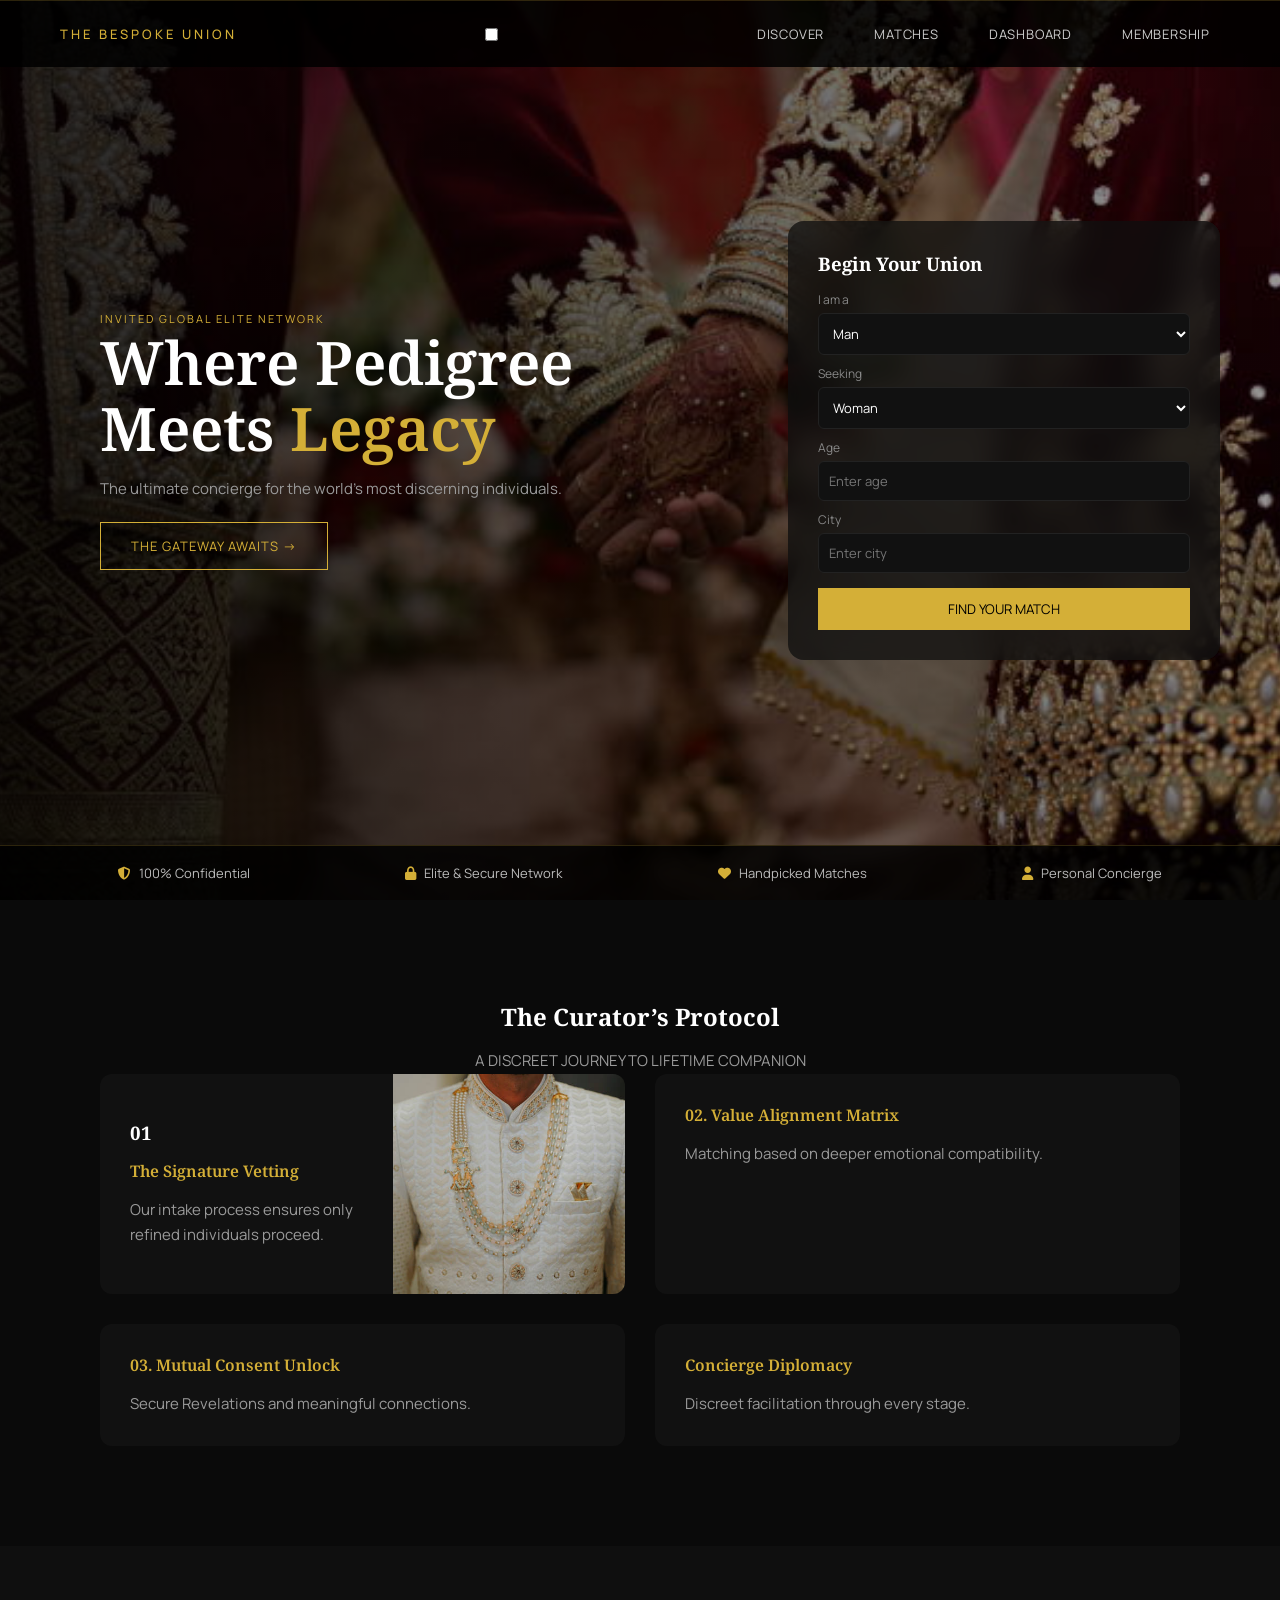
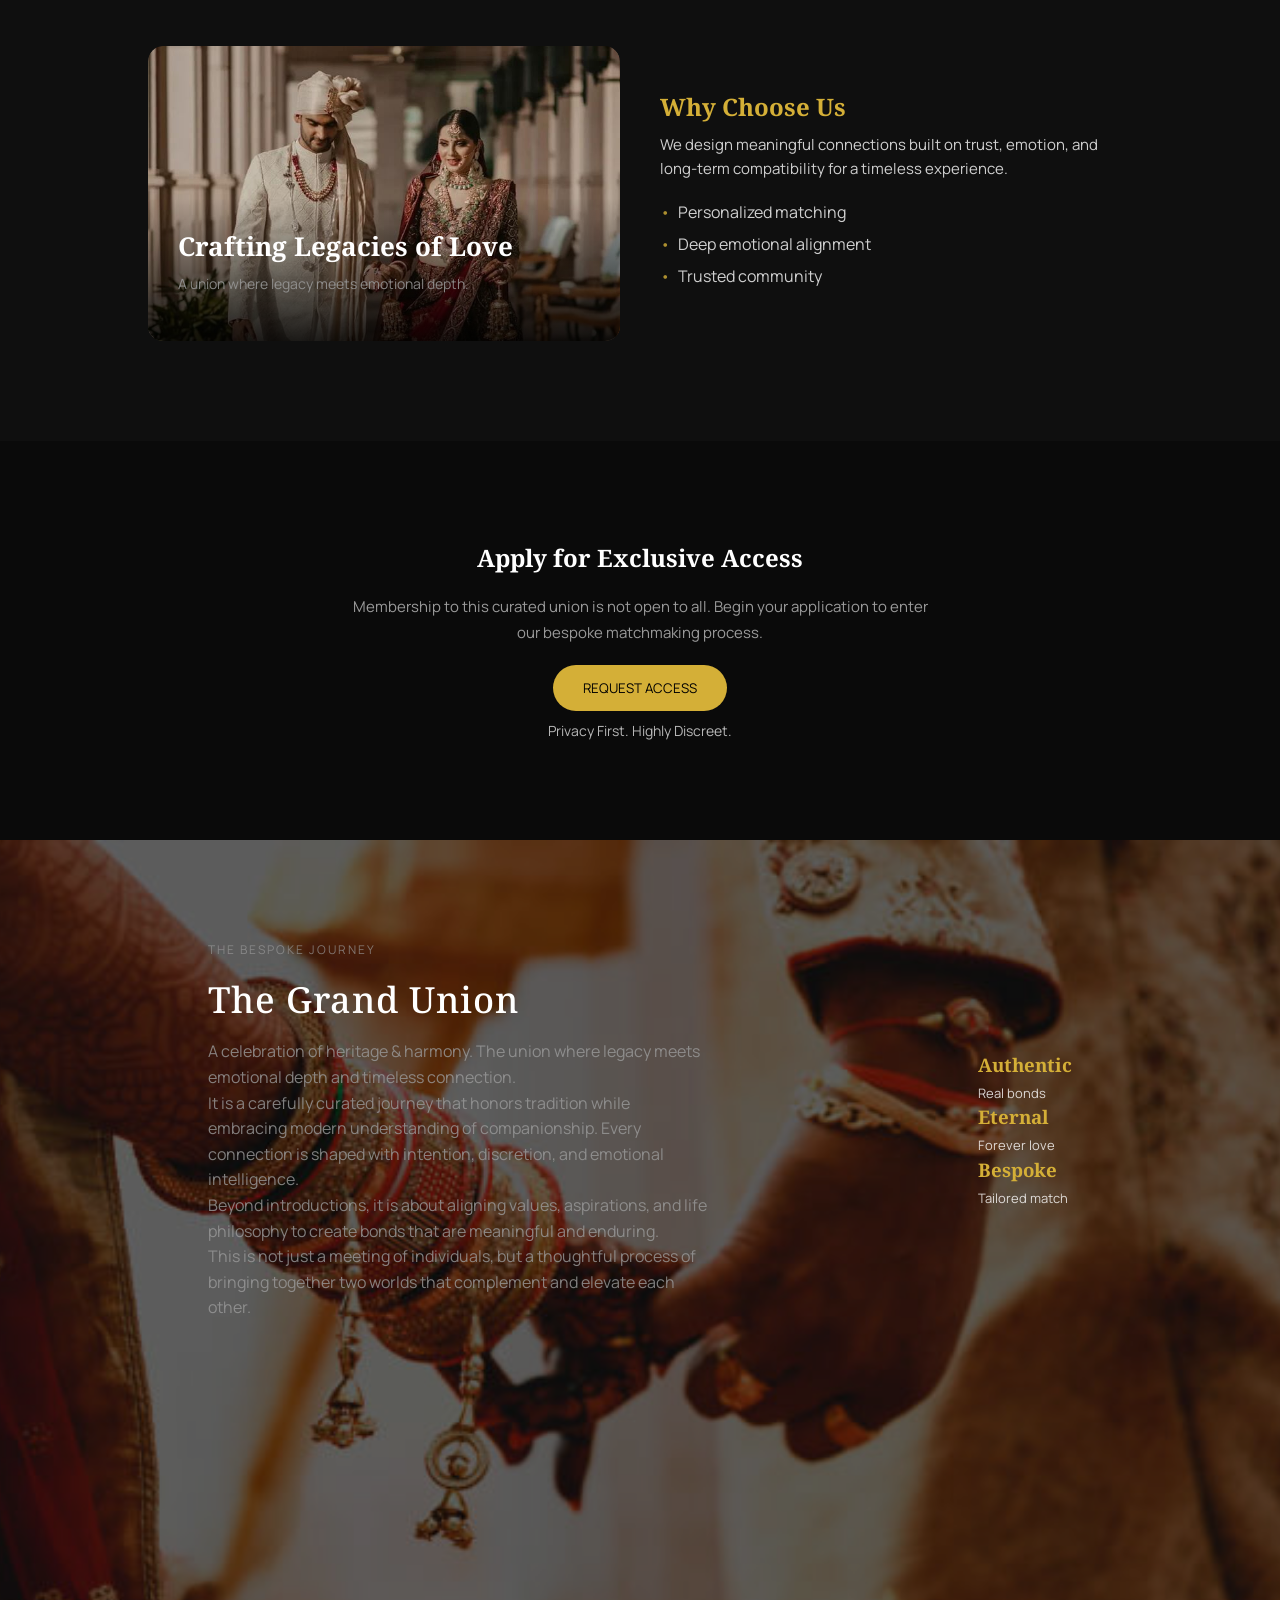
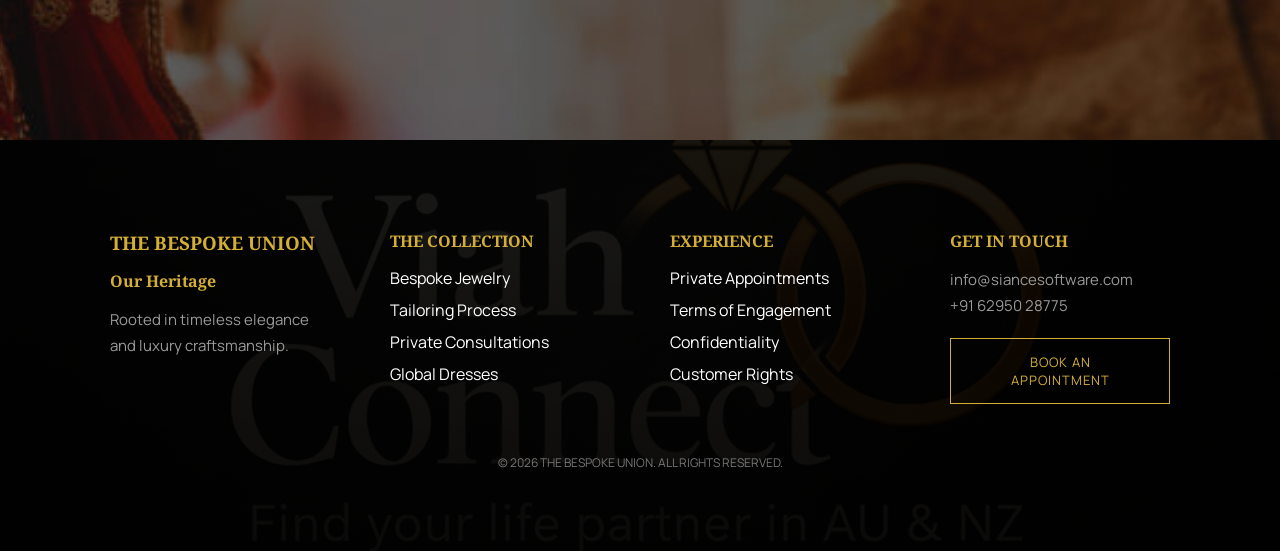
==== index.html @ de0f6086 "Fixed protocol section responsive layout" ====
<!DOCTYPE html>
<html lang="en">
<head>
<meta charset="UTF-8">
<meta name="viewport" content="width=device-width, initial-scale=1.0">

<title>Bespoke Union</title>

<link href="https://fonts.googleapis.com/css2?family=Manrope:wght@300;400;500;600&family=Noto+Serif:wght@400;600;700&display=swap" rel="stylesheet">
<link rel="stylesheet" href="css/style.css">
<link rel="stylesheet" href="https://cdnjs.cloudflare.com/ajax/libs/font-awesome/6.6.0/css/all.min.css">
</head>

<body>

<!-- NAVBAR -->
<header class="navbar">
    <div class="container nav-wrapper">
  
  

  <div class="nav-left">
    <div class="logo">THE BESPOKE UNION</div>
  </div>
  <input type="checkbox" id="menu-toggle">
  <label for="menu-toggle" class="menu-icon">
    <i class="fa-solid fa-bars"></i>
  </label>

  <nav class="nav-center">
    <a href="#">Discover</a>
    <a href="#">Matches</a>
    <a href="#">Dashboard</a>
    <a href="#">Membership</a>
  </nav>
  
</div>
  

</header>

<!-- HERO -->
<section class="hero">
  <div class="container">
    
  

  <div class="overlay"></div>
  <div class="gold-light"></div>

  <div class="hero-grid">

    <div class="hero-left">
      <p class="badge">INVITED GLOBAL ELITE NETWORK</p>

      <h1>
        Where Pedigree <br>
        Meets <span>Legacy</span>
      </h1>

      <p class="sub">
        The ultimate concierge for the world's most discerning individuals.
      </p>

      <button class="btn">THE GATEWAY AWAITS →</button>
    </div>

    <div class="hero-form">
      <h3>Begin Your Union</h3>

      <label>I am a</label>
      <select>
        <option>Man</option>
        <option>Woman</option>
      </select>

      <label>Seeking</label>
      <select>
        <option>Woman</option>
        <option>Man</option>
      </select>

      <label>Age</label>
      <input type="text" placeholder="Enter age">

      <label>City</label>
      <input type="text" placeholder="Enter city">

      <button>FIND YOUR MATCH</button>
    </div>
    <div class="hero-bottom">
  <div class="hb-item">
    <i class="fa fa-shield-alt"></i>
    <span>100% Confidential</span>
  </div>

  <div class="hb-item">
    <i class="fa fa-lock"></i>
    <span>Elite & Secure Network</span>
  </div>

  <div class="hb-item">
    <i class="fa fa-heart"></i>
    <span>Handpicked Matches</span>
  </div>

  <div class="hb-item">
    <i class="fa fa-user"></i>
    <span>Personal Concierge</span>
  </div>
</div>

  </div>
</div>
</section>

<!-- PROTOCOL -->
<section class="protocol">
  <div class="container">

  <h2>The Curator’s Protocol</h2>
  <p class="sub">A DISCREET JOURNEY TO LIFETIME COMPANION</p>

  <div class="protocol-grid">

    <div class="card card-1 split-card">

  <!-- LEFT TEXT -->
  <div class="text-side">
    <h3>01</h3>
    <h4>The Signature Vetting</h4>
    <p>Our intake process ensures only refined individuals proceed.</p>
  </div>

  <!-- RIGHT IMAGE -->
  <div class="image-side">
    <img src="images/protocal1.png" alt="Protocol Image">
  </div>

</div>

    <div class="card card-2">
      <div class="dot"></div>
      <h4>02. Value Alignment Matrix</h4>
      <p>Matching based on deeper emotional compatibility.</p>
    </div>

    <div class="card card-3">
      <h4>03. Mutual Consent Unlock</h4>
      <p>Secure Revelations and meaningful connections.</p>
    </div>

    <div class="card card-4">
      <h4>Concierge Diplomacy</h4>
      <p>Discreet facilitation through every stage.</p>
    </div>

  </div>
  </div>

</section>

<!-- STORY -->
<section class="story">
  <div class="container">

  <div class="story-wrapper">

    <!-- LEFT IMAGE -->
    <div class="story-img">

      <img src="images/image.png" alt="">

      <!-- BOTTOM OVERLAY ON IMAGE -->
      <div class="story-overlay">
        <h2>Crafting Legacies of Love</h2>
        <p>A union where legacy meets emotional depth.</p>

      </div>

    </div>

    <!-- RIGHT CONTENT -->
    <div class="story-right">

      <h3>Why Choose Us</h3>

      <p>
        We design meaningful connections built on trust, emotion, and long-term compatibility for a timeless experience.
      </p>

      <ul>
        <li>Personalized matching</li>
        <li>Deep emotional alignment</li>
        <li>Trusted community</li>
      </ul>

    </div>

  </div>
  </div>

</section>

<!-- CTA -->
<section class="cta">
  <div class="container">

  <div class="cta-container">

    <h2>Apply for Exclusive Access</h2>

    <p>
      Membership to this curated union is not open to all. Begin your application
      to enter our bespoke matchmaking process.
    </p>

    <button class="cta-btn">REQUEST ACCESS</button>

    <span>Privacy First. Highly Discreet.</span>

  </div>
  </div>

</section>

<!-- GRAND UNION (ONLY ONE) -->
<section class="grand-union">
  <div class="container">

  <img src="images/grand.png" class="grand-img">

  <div class="grand-overlay"></div>

  <div class="grand-content">

  <div class="left">
  <p class="tag">THE BESPOKE JOURNEY</p>

  <h2>The Grand Union</h2>

  <p class="desc">
    A celebration of heritage & harmony. The union where legacy meets emotional depth and timeless connection.
  </p>

  <p class="desc">
    It is a carefully curated journey that honors tradition while embracing modern understanding of companionship.
    Every connection is shaped with intention, discretion, and emotional intelligence.
  </p>

  <p class="desc">
    Beyond introductions, it is about aligning values, aspirations, and life philosophy to create bonds that are
    meaningful and enduring.
  </p>

  <p class="desc">
    This is not just a meeting of individuals, but a thoughtful process of bringing together two worlds that
    complement and elevate each other.
  </p>
</div>

   <div class="right">

  <div class="item">
    <h3>Authentic</h3>
    <p>Real bonds</p>
  </div>

  <div class="item">
    <h3>Eternal</h3>
    <p>Forever love</p>
  </div>

  <div class="item">
    <h3>Bespoke</h3>
    <p>Tailored match</p>
  </div>

</div>

  </div>
  </div>

</section>

<footer class="footer">
  <div class="container">

  <div class="footer-container">

    <div>
      <h3>THE BESPOKE UNION</h3>
      <h4>Our Heritage</h4>
      <p>Rooted in timeless elegance and luxury craftsmanship.</p>
    </div>

    <div>
      <h4>THE COLLECTION</h4>
      <ul>
        <li>Bespoke Jewelry</li>
        <li>Tailoring Process</li>
        <li>Private Consultations</li>
        <li>Global Dresses</li>
      </ul>
    </div>

    <div>
      <h4>EXPERIENCE</h4>
      <ul>
        <li>Private Appointments</li>
        <li>Terms of Engagement</li>
        <li>Confidentiality</li>
        <li>Customer Rights</li>
      </ul>
    </div>

    <div>
      <h4>GET IN TOUCH</h4>
      <p>info@siancesoftware.com</p>
      <p>+91 62950 28775</p>
      <button class="btn">BOOK AN APPOINTMENT</button>
    </div>

  </div>

  <div class="footer-bottom">
    © 2026 THE BESPOKE UNION. ALL RIGHTS RESERVED.
  </div>
</div>

</footer>
---- css/style.css ----
:root{
  --gold:#d4af37;
  --bg:#0a0a0a;
}

/* RESET */
*{
  margin:0;
  padding:0;
  box-sizing:border-box;
}

body{
  font-family:'Manrope', sans-serif;
  font-weight:400;
  background:var(--bg);
  color:#fff;
  overflow-x:hidden;
}
/* GLOBAL CONTAINER FIX */
.container{
  max-width:1200px;
  margin:0 auto;
  width:100%;
  padding:0 20px;
}
h1,h2,h3,h4,
.gold-card h2,
.ux-hero h1,
.ux-card-body h3,
.ux-insight-content h2{
  font-family:'Noto Serif', serif;
}
button,
input,
select,
label,
.nav-center a,
.nav-right i{
  font-family:'Manrope', sans-serif;
}

section{
  padding:100px 80px;
}

h1,h2,h3,h4{
  margin-bottom:15px;
}

p{
  line-height:1.7;
  color:#9a9a9a;
  font-size:15px;
}

/* ================= NAVBAR ================= */
.navbar{
  position: fixed;
  top: 0;
  width: 100%;
  z-index: 1000;
  display: flex;
  justify-content: space-between;
  align-items: center;
  padding:18px 40px;

  background: rgba(0,0,0,0.85);
  border-top: 1px solid rgba(212,175,55,0.2);
}


/* HAMBURGER ICON */
.menu-icon{
  display:none;
  cursor:pointer;
  font-size:20px;
  color:#fff;
}
.nav-wrapper{
  display:flex;
  justify-content:space-between;
  align-items:center;
  width: 100%;
  /* padding: 18px 0; */
}

/* LOGO */
.logo{
  color: var(--gold);
  font-size:13px;
  letter-spacing:3px;
  font-weight:500;
}

/* CENTER MENU (FIXED ALIGNMENT) */
.nav-center{
  display: flex;
  align-items: center;
  gap: 30px; 
}



.nav-center a:hover{
  color: var(--gold);
}

/* RIGHT ICONS (FIXED) */
.nav-right{
  display: flex;
  align-items: center;
  gap: 18px; 
}

.nav-right i{
  font-size:16px;
  color:#ccc;
  cursor:pointer;
  transition:0.3s;
}

.nav-right i:hover{
  color:var(--gold);
  transform:scale(1.2);
  text-shadow:0 0 10px rgba(212,175,55,0.6);
}
.nav-center a{
  color:#ccc;
  text-decoration:none;
  font-size:13px;
  letter-spacing:0.8px;
  text-transform:uppercase;
  padding:6px 10px;
  border-radius:6px;
  position:relative;
  transition:0.3s;
}

/* underline animation */
.nav-center a::after{
  content:"";
  position:absolute;
  left:50%;
  bottom:-6px;
  width:0%;
  height:1px;
  background:var(--gold);
  transform:translateX(-50%);
  transition:0.3s;
}

.nav-center a:hover{
  color:var(--gold);
  letter-spacing:1px;
  background:rgba(212,175,55,0.1);
  text-shadow:0 0 8px rgba(212,175,55,0.6);
}

.nav-center a:hover::after{
  width:100%;
}
.nav-center a:hover{
  text-shadow:0 0 8px rgba(212,175,55,0.6);
}

.nav-center a{
  padding:6px 10px;
  border-radius:6px;
}

.nav-center a:hover{
  background:rgba(212,175,55,0.1);
}

/* ================= HERO ================= */
.hero{
  min-height:100vh;
  display:flex;
  align-items:center;
   padding-top:80px;

  background:
    linear-gradient(to right, rgba(0,0,0,0.85), rgba(0,0,0,0.4)),
    url("../images/hero.png");

  background-size:cover;
  background-position:center;
  background-repeat:no-repeat;
  ;
}

.hero-grid{
  display:grid;
  grid-template-columns:60% 40%;
  gap:40px;
  align-items:center;
  width:100%;
}
/* ================= HERO BOTTOM STRIP ================= */
.hero-bottom{
  position: absolute;
  bottom: 0;
  left: 0;
  width: 100%;

  display: flex;
  justify-content: space-around;
  align-items: center;

  padding: 18px 40px;

  background: rgba(0,0,0,0.85);
  border-top: 1px solid rgba(212,175,55,0.2);
}

/* ITEM */
.hb-item{
  display: flex;
  align-items: center;
  gap: 8px;

  color: #bbb;
  font-size: 13px;
}

/* ICON */
.hb-item i{
  color: #d4af37;
  font-size: 13px;
}

/* LEFT */
.badge{
  font-size:11px;
  letter-spacing:2px;
  color:var(--gold);
}

.hero-left h1{
  font-size: 60px;
  line-height:1.1;
  font-family:'Noto Serif', serif;
  font-weight:600;
  
}

.hero-left span{
  color:var(--gold);
}

/* BUTTON */
.btn{
  border:1px solid var(--gold);
  color:var(--gold);
  padding:14px 30px;
  font-size:13px;
  letter-spacing:1px;
  background:transparent;
  cursor:pointer;
  margin-top:20px;
}

.btn:hover{
  background:var(--gold);
  color:#000;
}

/* FORM */
.hero-form{
  width:100%;
  /*max-width:360px;*/
  max-width: 100%;
  padding:30px;
  background:rgba(15,15,15,0.75);
  backdrop-filter:blur(15px);
  border-radius:16px;
}

.hero-form label{
  font-size:12px;
  color:#888;
  margin-top:10px;
  display:block;
}

.hero-form input,
.hero-form select{
  width:100%;
  padding:10px;
  margin-top:5px;
  background:#111;
  border:1px solid #222;  
  
  border-radius:6px;
  font-size:13px;
  color:#fff;
}
.hero-form input:focus,
.hero-form select:focus{
  outline:none;
  border-color:var(--gold);
  box-shadow:0 0 8px rgba(212,175,55,0.4);
}

.hero-form button{
  margin-top:15px;
  width:100%;
  padding:12px;
  background:var(--gold);
  border:none;
  cursor:pointer;
}

/* ================= PROTOCOL ================= */
.protocol{
  text-align:center;
}



.card{
  background:#111;
  padding:30px;
  border-radius:12px;
  text-align:left;
  
}
/* CARD 1 SPLIT ONLY */
.card-1{
  padding:0;
  overflow:hidden;
  display:flex;
  min-height:220px;
}
@media (max-width:768px){
  .card-1{
    flex-direction:column;
  }

  .card-1 .image-side{
    height:200px;
  }
}

/* TEXT SIDE */
.card-1 .text-side{
  flex:1;
  padding:30px;
  display:flex;
  flex-direction:column;
  justify-content:center;
}

/* IMAGE SIDE */
.card-1 .image-side{
  flex:1;
}

.card-1 .image-side img{
  width:100%;
  height:100%;
  object-fit:cover;
  display:block;
}
.protocol-grid{
  display:grid;
  grid-template-columns:repeat(2, 1fr);
  gap:30px;
}






.card h4{
  font-family:'Noto Serif', serif;
  color:var(--gold);
  font-weight:600;
}

/* ================= STORY ================= */
.story{
  display:flex;
  align-items:stretch;   
  justify-content:space-between;
  padding:100px 10%;
  background:#0f0f0f;
  gap:40px;
  width: 100%;
}

/* BOTH SIDE = EXACT HALF */
.story-img,
.story-text{
  flex:1;
}

/* IMAGE */
.story-img img{
  width:100%;
  height:100%;
  min-height:420px;
  object-fit:cover;
  border-radius:15px;
  display:block;
}

/* TEXT BOX */
.story-text{
  display:flex;
  flex-direction:column;
  justify-content:center;

  padding:60px;
  background:#111;
  border-radius:15px;
}

/* TEXT STYLE */
.story-text h2{
  font-size:40px;
  color:var(--gold, #c9a86a);
  margin-bottom:15px;
}

.story-text p{
  font-size:16px;
  opacity:0.8;
  line-height:1.6;
}




/* IMAGE WRAPPER */
.story-img{
  position:relative;
  width:100%;
  /*height:400px;*/
  aspect-ratio: 16/10;
  border-radius:15px;
  overflow:hidden;
}

/* IMAGE */
.story-img img{
  width:100%;
  height:100%;
  object-fit:cover;
  display:block;
  transition:0.4s;
}

/* BOTTOM OVERLAY */
.story-overlay{
  position:absolute;
  bottom:0;
  left:0;
  width:100%;
  padding:30px;
  color:#fff;
  background:linear-gradient(to top, rgba(0,0,0,0.85), transparent);
}

/* TEXT */
.story-overlay h2{
  margin:0;
  font-size:28px;
}

.story-overlay p{
  margin-top:8px;
  font-size:14px;
  opacity:0.85;
}

/* HOVER EFFECT */
.story-img:hover img{
  transform:scale(1.05);
}



/* ================= CTA ================= */
.cta{
  text-align:center;
}

.cta p{
  max-width:600px;
  margin:20px auto;
}


.cta-btn{
  background:var(--gold);
  color:#000;
  padding:14px 30px;
  border:none;
  border-radius:30px;
  cursor:pointer;

  display:block;
  margin:20px auto 10px auto;

  position:relative;
  overflow:hidden;
  transition:0.3s;
}

/* lift effect */
.cta-btn:hover{
  transform:translateY(-3px) scale(1.03);
  box-shadow:0 10px 25px rgba(212,175,55,0.5);
}

/* click press */
.cta-btn:active{
  transform:scale(0.97);
}

/* shine effect */
.cta-btn::before{
  content:"";
  position:absolute;
  top:0;
  left:-120%;
  width:60%;
  height:100%;
  background:linear-gradient(120deg, transparent, rgba(255,255,255,0.6), transparent);
  transform:skewX(-20deg);
}

/* animate shine */
.cta-btn:hover::before{
  animation:shine 0.8s ease;
}

@keyframes shine{
  0%{ left:-120%; }
  100%{ left:120%; }
}
.cta-btn{
  animation:pulse 2s infinite;
}



.cta span{
  display:block;
  text-align:center;
  opacity:0.7;
  font-size:14px;
}

/* ================= GRAND ================= */
.story-wrapper{
  display:flex;
  gap:40px;
  align-items:stretch;
}

/* LEFT IMAGE */
/*

.story-img img{
  width:100%;
  height:100%;
  object-fit:cover;
}*/

/* OVERLAY */
.story-overlay{
  position:absolute;
  bottom:0;
  left:0;
  width:100%;
  padding:30px;
  color:#fff;
  background:linear-gradient(to top, rgba(0,0,0,0.85), transparent);
}

.story-overlay h2{
  margin:0;
  font-size:26px;
}

.story-overlay p{
  margin:8px 0 15px;
  font-size:14px;
  opacity:0.85;
}

/* BUTTON */


/* RIGHT SIDE */
.story-right{
  flex:1;
  display:flex;
  flex-direction:column;
  justify-content:center;
}

.story-right h3{
  color:var(--gold);
  font-size:24px;
  margin-bottom:10px;
}

.story-right p{
  color:#fff;
  opacity:0.8;
  line-height:1.6;
  margin-bottom:20px;
}

/* LIST */
.story-right ul{
  list-style:none;
  padding:0;
}

.story-right ul li{
  color:#fff;
  opacity:0.8;
  margin-bottom:10px;
  position:relative;
  padding-left:18px;
}

.story-right ul li::before{
  content:"•";
  color:var(--gold);
  position:absolute;
  left:0;
}


.grand-union{
  position:relative;
  width:100%;
  height:100vh;
  overflow:hidden;
}

/* FULL BACKGROUND IMAGE */
.grand-img{
  position:absolute;
  top:0;
  left:0;
  width:100%;
  height:100%;
  object-fit:cover;
  z-index:1;
}

/* DARK OVERLAY */
.grand-overlay{
  position:absolute;
  top:0;
  left:0;
  width:100%;
  height:100%;
  background:rgba(0,0,0,0.6);
  z-index:2;
}

/* CONTENT ON TOP */
.grand-content{
  position:relative;
  z-index:3;

  display:flex;
  justify-content:space-between;
  align-items:center;

  height:100%;
  padding:0 10%;
  color:#fff;
}

/* LEFT TEXT */
.left{
  max-width:500px;
}

.left .tag{
  font-size:12px;
  letter-spacing:2px;
  opacity:0.7;
}

.left h2{
  font-size:36px;
  margin:15px 0;
  color:#ffffff;
  letter-spacing:1px;
  font-weight:500;
}

.left .desc{
  font-size:16px;
  opacity:0.8;
  line-height:1.6;
}

/* RIGHT TEXT */
.right h3{
  color: var(--gold);
  margin: 0;
}

.right p{
  color: #fff;
  margin: 5px 0 0;
  font-size: 13px;
  opacity: 0.8;
}   

/* ================= FOOTER ================= */
.footer{
  background:
    linear-gradient(rgba(0,0,0,0.9), rgba(0,0,0,0.95)),
    url("../images/image1.png");

  background-size:cover;
  background-position:center;

  padding:80px;
}

.footer-container{
  display:grid;
  grid-template-columns:repeat(4,1fr);
  gap:40px;
}

.footer h3,
.footer h4{
  color:var(--gold);
}

.footer ul{
  list-style:none;
}

.footer ul li{
  margin-bottom:10px;
}

.footer-bottom{
  text-align:center;
  margin-top:40px;
  font-size:12px;
  color:#777;
}
.footer ul li{
  position:relative;
  cursor:pointer;
  transition:0.3s;
}

/* slide + color */
.footer ul li:hover{
  color:var(--gold);
  transform:translateX(5px);
}

/* underline animation */
.footer ul li::after{
  content:"";
  position:absolute;
  left:0;
  bottom:-2px;
  width:0%;
  height:1px;
  background:var(--gold);
  transition:0.3s;
}

.footer ul li:hover::after{
  width:100%;
}
.footer h3,
.footer h4{
  transition:0.3s;
}

.footer h3:hover,
.footer h4:hover{
  text-shadow:0 0 10px rgba(212,175,55,0.6);
}
.footer-container > div{
  transition:0.3s;
  padding:10px;
  border-radius:8px;
}

.footer-container > div:hover{
  background:rgba(255,255,255,0.03);
  transform:translateY(-5px);
}
.footer i{
  transition:0.3s;
}

.footer i:hover{
  color:var(--gold);
  transform:scale(1.2);
}
.footer-bottom{
  transition:0.3s;
}

.footer-bottom:hover{
  color:var(--gold);
  letter-spacing:1px;
}




/* ================= RESPONSIVE ================= */

/* GLOBAL */
@media (max-width:1024px){
  section{
    padding:80px 5%;
  }
}

@media (max-width:768px){
  section{
    padding:60px 5%;
  }
}

/* HIDE CHECKBOX */
@media (max-width:768px){

  .menu-icon{
    display:block;
    font-size:22px;
    cursor:pointer;
  }

  .nav-center{
    position:absolute;
    top:70px;
    left:0;
    width:100%;

    background:rgba(0,0,0,0.85);   /* softer */
    backdrop-filter:blur(10px);

    display:flex;
    flex-direction:column;
    align-items:center;
    gap:15px;

    padding:20px 0;

    border-top:1px solid rgba(212,175,55,0.2);

    transform:translateY(-20px);
    opacity:0;
    pointer-events:none;

    transition:0.3s ease;
  }

  /* SHOW MENU */
  #menu-toggle:checked ~ .nav-center{
    transform:translateY(0);
    opacity:1;
    pointer-events:auto;
  }

}


/* HERO */
@media (max-width:768px){
  .hero{
    height:auto;
    padding:120px 5% 60px;
     background-position:center top;
    background-size:cover;
     padding-top:100px;
  }

  .hero-grid{
    grid-template-columns:1fr;
    text-align:center;
  }

  .hero-left h1{
    font-size:clamp(28px, 6vw, 42px);
    line-height:1.3;
  }

  .hero-form{
    margin:20px auto 0;
  }

  .hero-bottom{
    flex-direction:column;
    gap:10px;
    padding:15px;
      position:relative;
    margin-top:20px;
  }
}

/* PROTOCOL */
@media (max-width:768px){
  .protocol-grid{
    grid-template-columns:1fr;
  }

  .card-3{
    transform:none;
  }
}

/* STORY */
@media (max-width:768px){
  .story{
    flex-direction:column;
    padding:60px 5%;
  }

  .story-img{
    height:auto;
    aspect-ratio:16/10;
  }

  .story-text{
    padding:30px;
  }
}

/* GRAND */
@media (max-width:768px){
  .grand-content{
    flex-direction:column;
    text-align:center;
    gap:30px;
    padding:0 5%;
  }

  .left h2{
    font-size:28px;
  }
}

/* CTA */
@media (max-width:768px){
  .cta-btn{
    width:100%;
    max-width:280px;
  }
}

/* FOOTER */
@media (max-width:768px){
  .footer{
    padding:60px 20px;
  }

  .footer-container{
    grid-template-columns:1fr;
    text-align:center;
  }
}
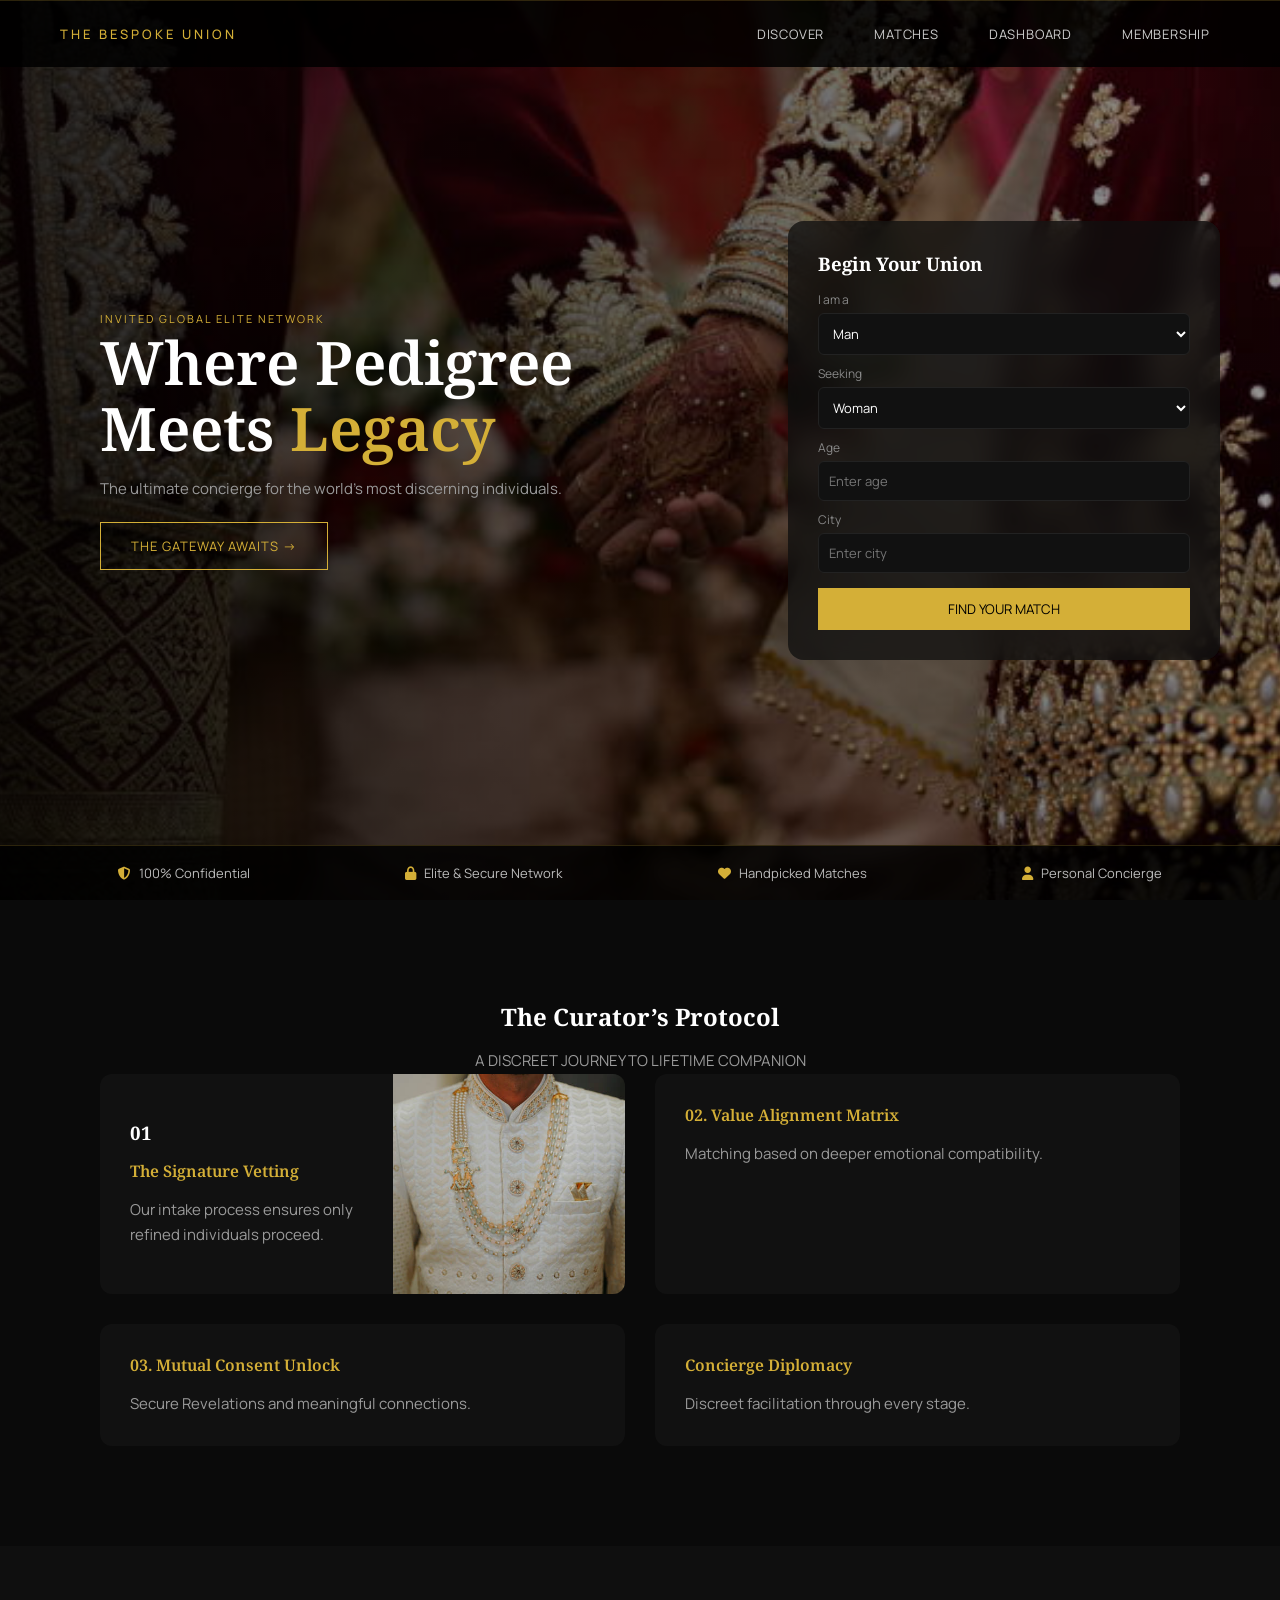
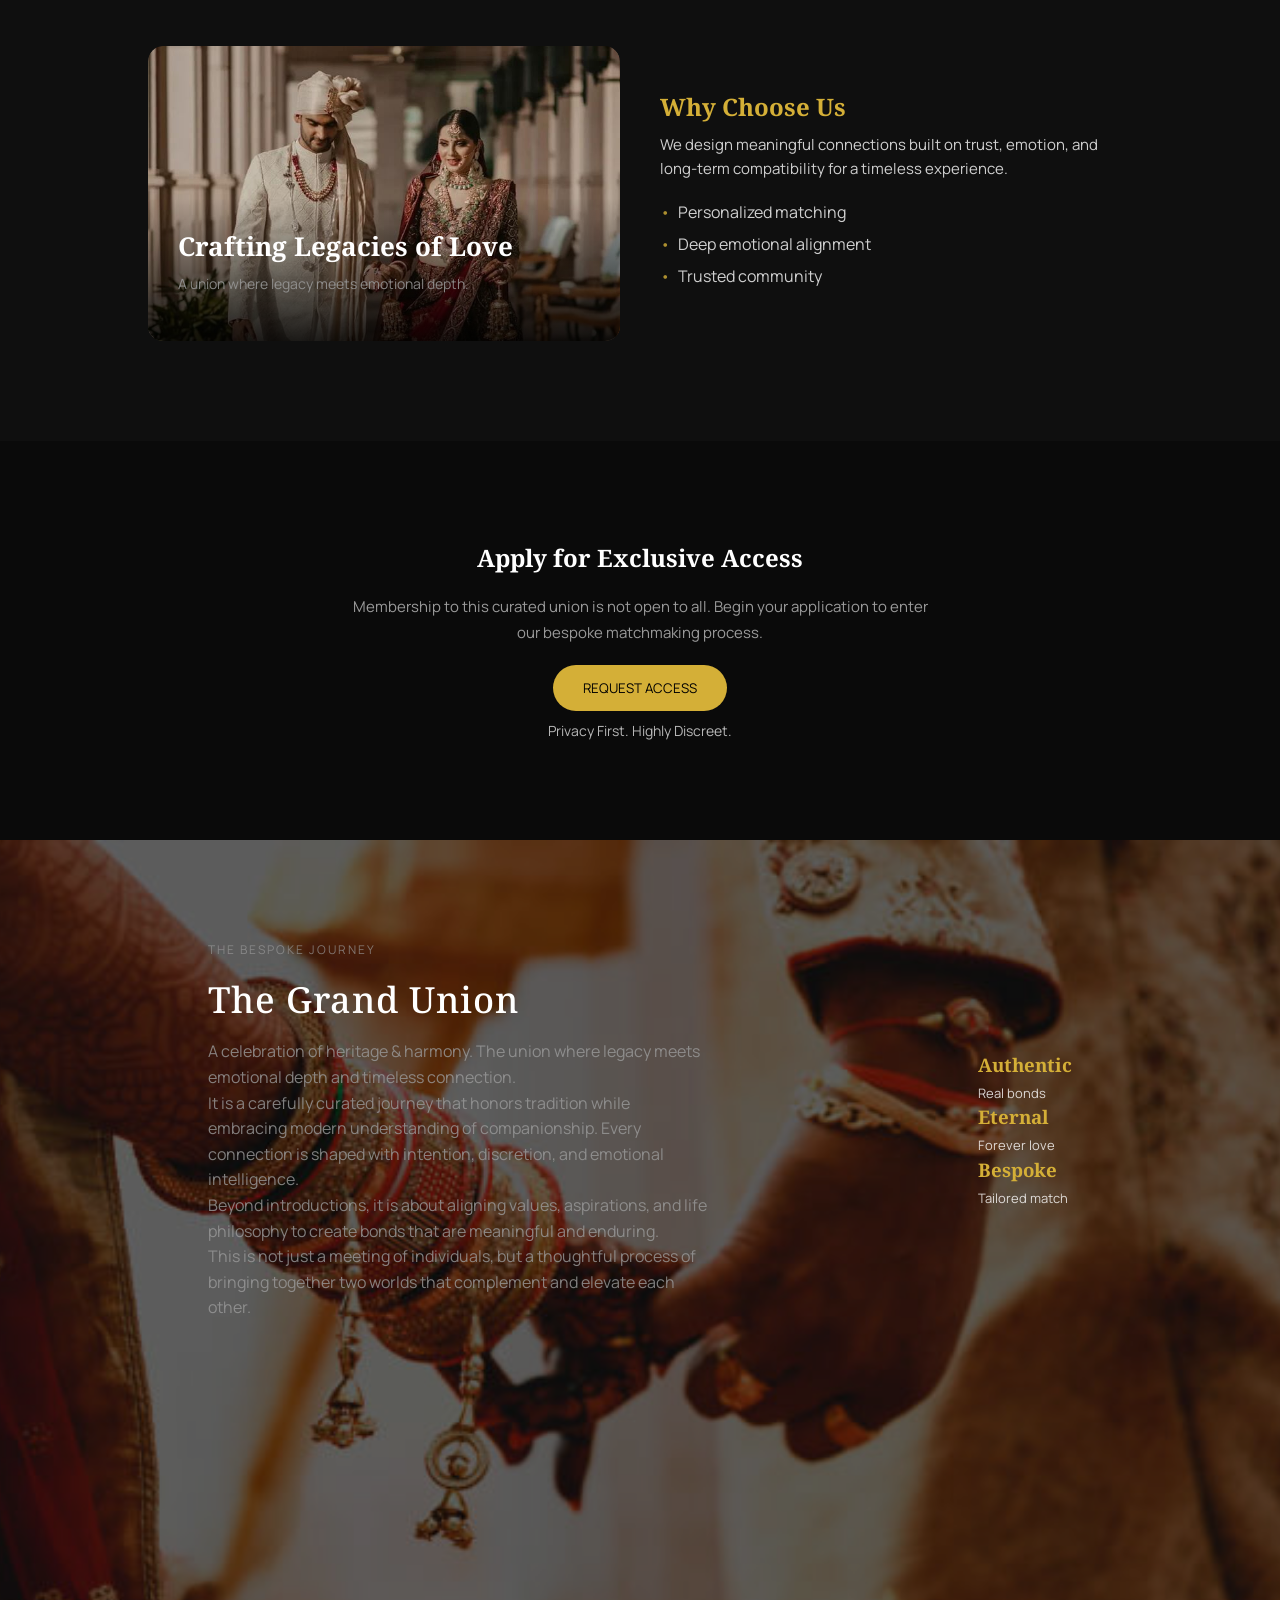
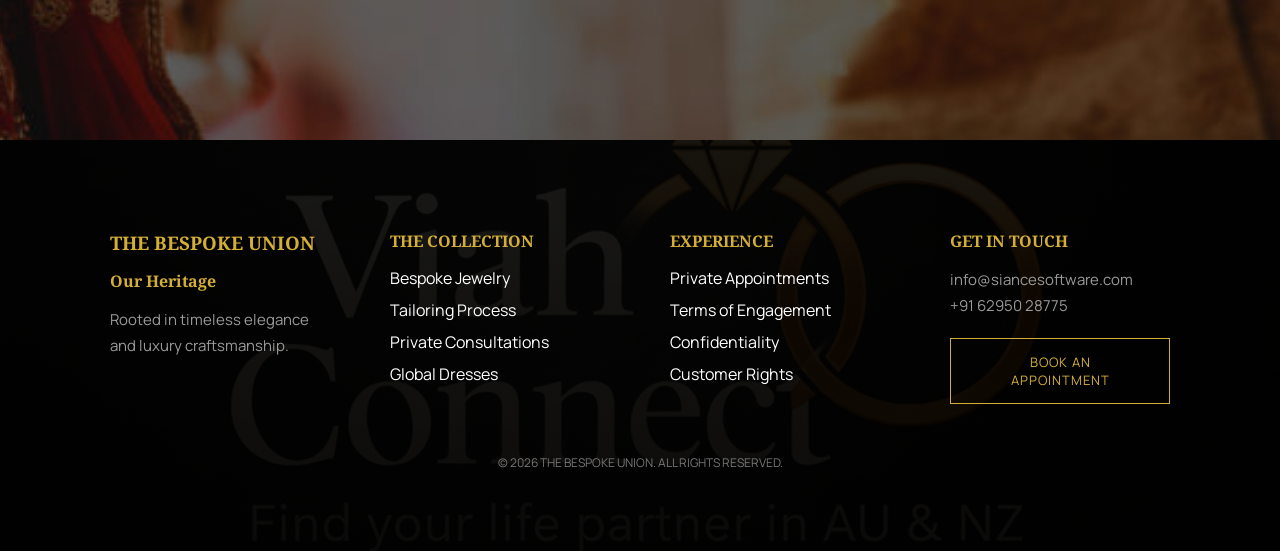
==== commit 07da1da9: "your change" ====
--- a/index.html
+++ b/index.html
@@ -22,10 +22,12 @@
   <div class="nav-left">
     <div class="logo">THE BESPOKE UNION</div>
   </div>
-  <input type="checkbox" id="menu-toggle">
+   <input type="checkbox" id="menu-toggle">
+ 
   <label for="menu-toggle" class="menu-icon">
-    <i class="fa-solid fa-bars"></i>
-  </label>
+
+ <i class="fa-solid fa-bars"></i>
+    </label>
 
   <nav class="nav-center">
     <a href="#">Discover</a>
--- a/css/style.css
+++ b/css/style.css
@@ -98,6 +98,11 @@
   display: flex;
   align-items: center;
   gap: 30px; 
+}
+#menu-toggle{
+  position:absolute;
+  opacity:0;
+  pointer-events:none;
 }
 
 
@@ -843,8 +848,9 @@
 
   .menu-icon{
     display:block;
+    cursor:pointer;
     font-size:22px;
-    cursor:pointer;
+    z-index:1001;
   }
 
   .nav-center{
@@ -853,8 +859,8 @@
     left:0;
     width:100%;
 
-    background:rgba(0,0,0,0.85);   /* softer */
-    backdrop-filter:blur(10px);
+    background: rgba(10,10,10,0.95);
+    backdrop-filter: blur(12px);
 
     display:flex;
     flex-direction:column;
@@ -863,8 +869,6 @@
 
     padding:20px 0;
 
-    border-top:1px solid rgba(212,175,55,0.2);
-
     transform:translateY(-20px);
     opacity:0;
     pointer-events:none;
@@ -872,7 +876,7 @@
     transition:0.3s ease;
   }
 
-  /* SHOW MENU */
+  /* ✅ TOGGLE WORKING */
   #menu-toggle:checked ~ .nav-center{
     transform:translateY(0);
     opacity:1;
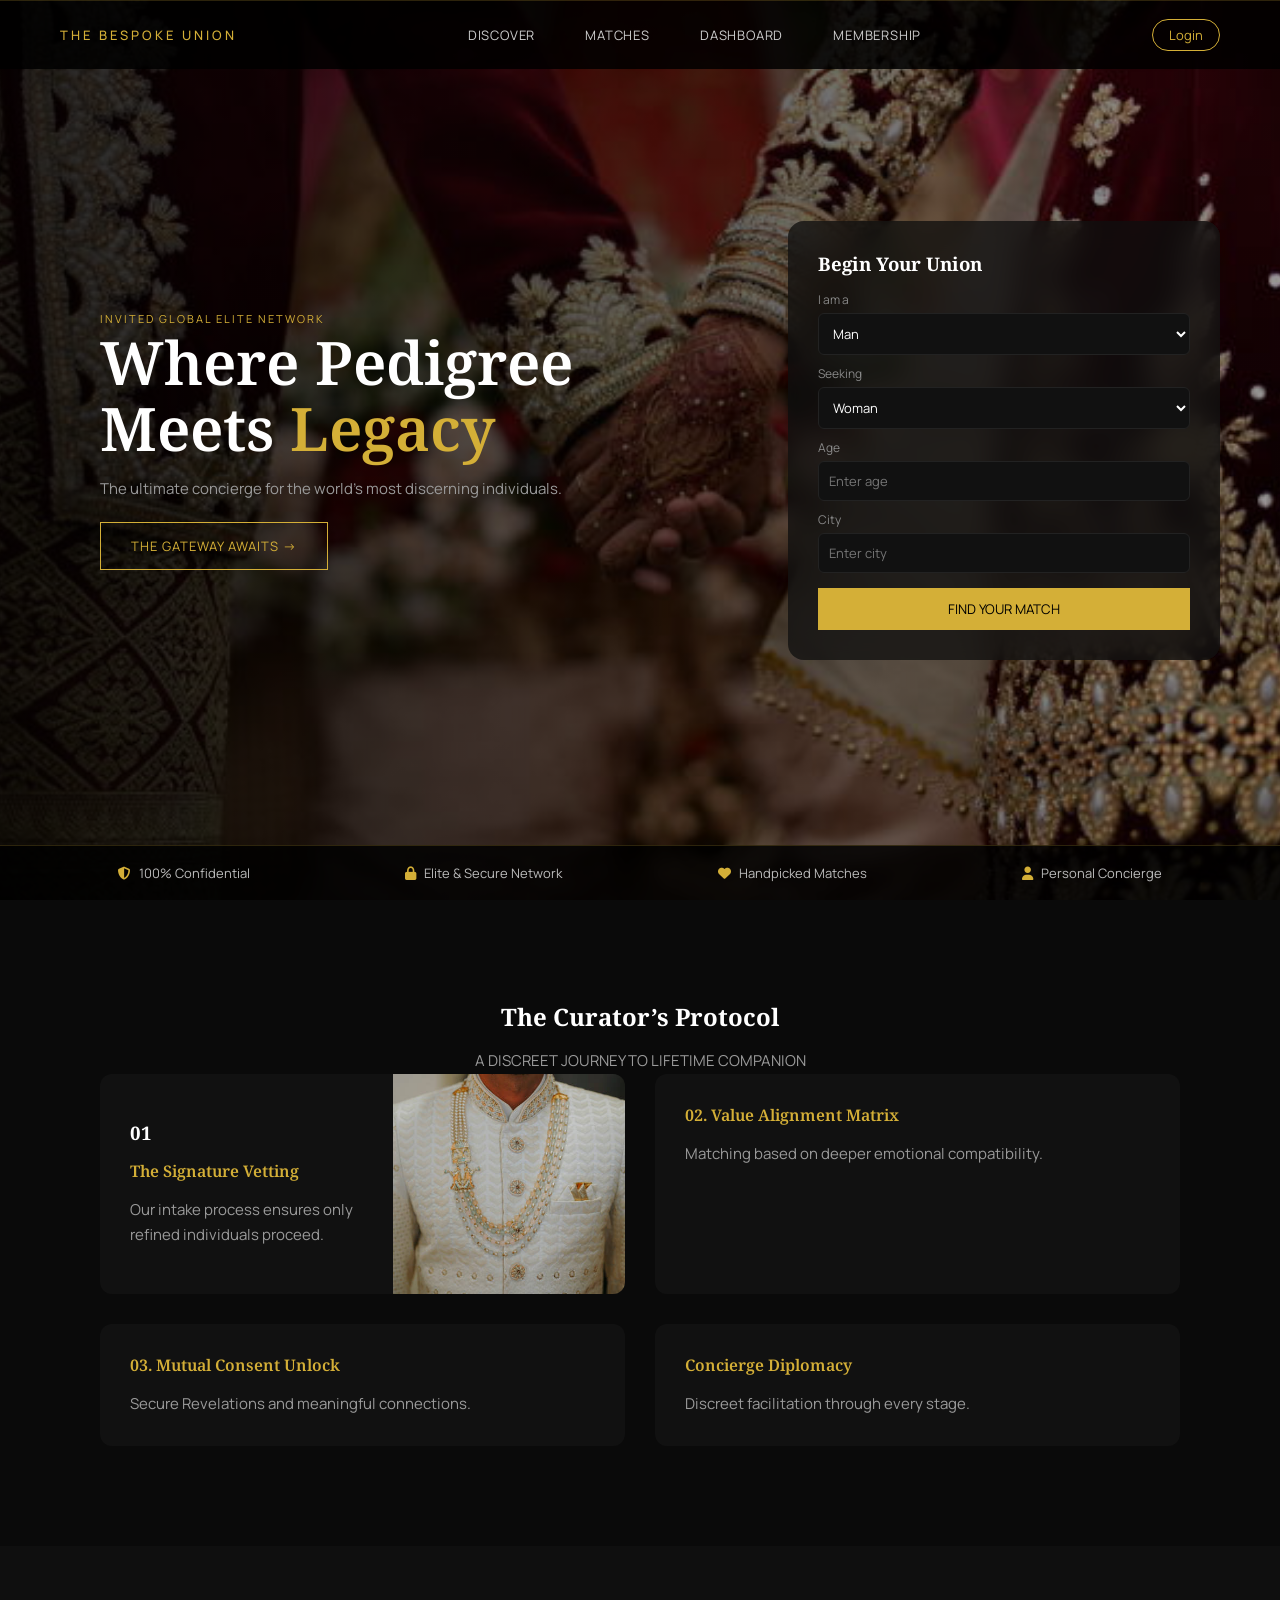
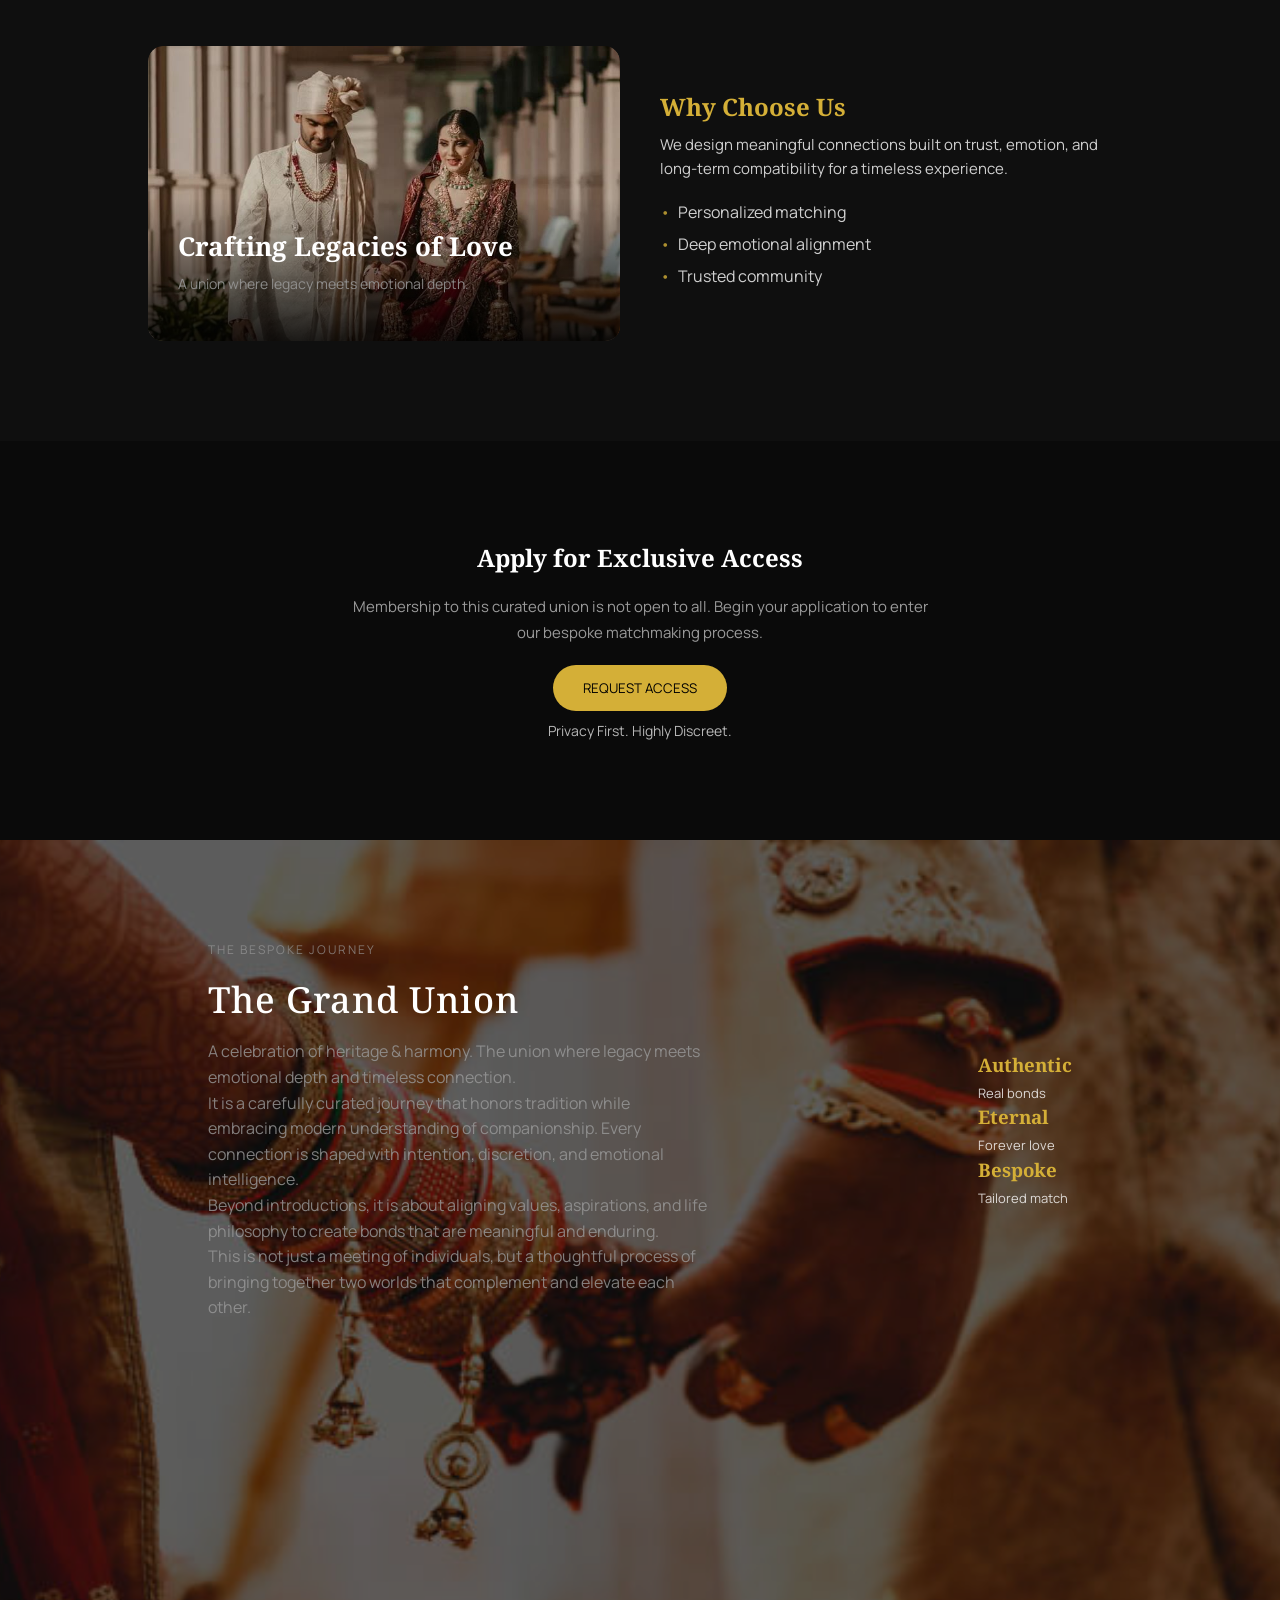
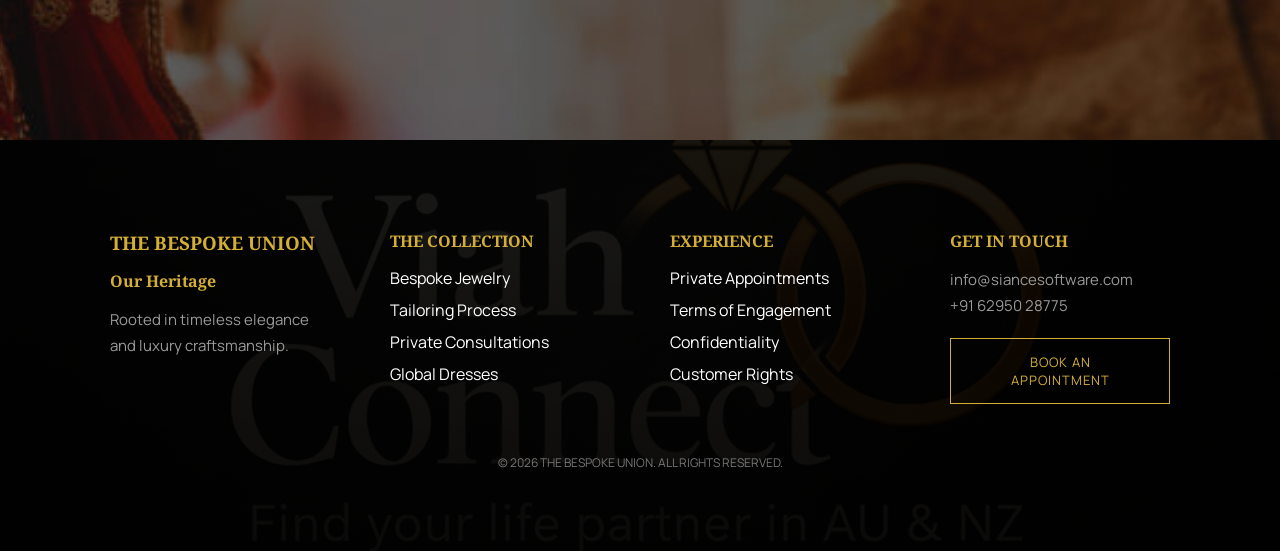
==== commit 0cf60ad6: "Added login modal and navbar fix" ====
--- a/index.html
+++ b/index.html
@@ -12,6 +12,7 @@
 </head>
 
 <body>
+  <input type="checkbox" id="login-toggle">
 
 <!-- NAVBAR -->
 <header class="navbar">
@@ -22,12 +23,7 @@
   <div class="nav-left">
     <div class="logo">THE BESPOKE UNION</div>
   </div>
-   <input type="checkbox" id="menu-toggle">
- 
-  <label for="menu-toggle" class="menu-icon">
-
- <i class="fa-solid fa-bars"></i>
-    </label>
+   
 
   <nav class="nav-center">
     <a href="#">Discover</a>
@@ -35,6 +31,11 @@
     <a href="#">Dashboard</a>
     <a href="#">Membership</a>
   </nav>
+  <div class="nav-right">
+      <label for="login-toggle" class="login-btn">Login</label>
+    </div>
+
+</div>
   
 </div>
   
@@ -330,4 +331,39 @@
   </div>
 </div>
 
-</footer>+</footer>
+<div class="login-modal">
+
+  <!-- CLICK OUTSIDE CLOSE -->
+  <label for="login-toggle" class="login-overlay"></label>
+
+  <div class="login-box">
+
+    <label for="login-toggle" class="close-btn">×</label>
+
+    <h2>Welcome back!</h2>
+    <p class="login-sub">Login to continue</p>
+
+    <input type="text" placeholder="Mobile No. / Email ID">
+    <input type="password" placeholder="Password">
+
+    <div class="login-options">
+      <label><input type="checkbox"> Stay Logged in</label>
+      <a href="#">Forgot Password?</a>
+    </div>
+
+    <button class="login-submit">Login</button>
+
+    <div class="divider">OR</div>
+
+    <button class="otp-btn">Login with OTP</button>
+
+    <p class="signup">
+      New here? <span>Sign Up Free</span>
+    </p>
+
+  </div>
+
+</div>
+</body>
+</html>
--- a/css/style.css
+++ b/css/style.css
@@ -100,9 +100,7 @@
   gap: 30px; 
 }
 #menu-toggle{
-  position:absolute;
-  opacity:0;
-  pointer-events:none;
+  display:none;
 }
 
 
@@ -129,6 +127,154 @@
   color:var(--gold);
   transform:scale(1.2);
   text-shadow:0 0 10px rgba(212,175,55,0.6);
+}
+/* LOGIN BUTTON */
+.login-btn{
+  border:1px solid var(--gold);
+  padding:6px 16px;
+  font-size:13px;
+  color:var(--gold);
+  cursor:pointer;
+  border-radius:20px;
+  transition:0.3s;
+}
+
+.login-btn:hover{
+  background:var(--gold);
+  color:#000;
+}
+
+/* HIDE CHECKBOX */
+#login-toggle{
+  display:none;
+}
+
+/* MODAL BACKGROUND */
+.login-modal{
+  position:fixed;
+  top:0;
+  left:0;
+  width:100%;
+  height:100%;
+  display:flex;
+  justify-content:center;
+  align-items:center;
+
+  opacity:0;
+  pointer-events:none;
+  transition:0.3s;
+  z-index:2000;
+}
+
+/* OPEN MODAL */
+#login-toggle:checked ~ .login-modal{
+  opacity:1;
+  pointer-events:auto;
+}
+
+/* OVERLAY */
+.login-overlay{
+  position:absolute;
+  width:100%;
+  height:100%;
+  background:rgba(0,0,0,0.7);
+}
+
+/* LOGIN BOX */
+.login-box{
+  position:relative;
+  width:360px;
+  background:#111;
+  padding:30px;
+  border-radius:12px;
+  z-index:2;
+  box-shadow:0 10px 40px rgba(0,0,0,0.6);
+}
+
+/* CLOSE BUTTON */
+.close-btn{
+  position:absolute;
+  top:10px;
+  right:15px;
+  font-size:22px;
+  cursor:pointer;
+}
+
+/* TITLE */
+.login-box h2{
+  text-align:center;
+  margin-bottom:5px;
+}
+
+.login-sub{
+  text-align:center;
+  font-size:13px;
+  color:#aaa;
+  margin-bottom:20px;
+}
+
+/* INPUT */
+.login-box input{
+  width:100%;
+  padding:12px;
+  margin-bottom:12px;
+  background:#000;
+  border:1px solid #333;
+  color:#fff;
+  border-radius:6px;
+}
+
+/* OPTIONS */
+.login-options{
+  display:flex;
+  justify-content:space-between;
+  font-size:12px;
+  margin-bottom:15px;
+}
+
+.login-options a{
+  color:var(--gold);
+  text-decoration:none;
+}
+
+/* LOGIN BUTTON */
+.login-submit{
+  width:100%;
+  padding:12px;
+  background:var(--gold);
+  border:none;
+  cursor:pointer;
+  font-weight:500;
+}
+
+/* DIVIDER */
+.divider{
+  text-align:center;
+  margin:15px 0;
+  font-size:12px;
+  color:#aaa;
+}
+
+/* OTP BUTTON */
+.otp-btn{
+  width:100%;
+  padding:12px;
+  background:transparent;
+  border:1px solid var(--gold);
+  color:var(--gold);
+  cursor:pointer;
+}
+
+/* SIGNUP */
+.signup{
+  text-align:center;
+  font-size:13px;
+  margin-top:15px;
+}
+
+.signup span{
+  color:var(--gold);
+  cursor:pointer;
 }
 .nav-center a{
   color:#ccc;
@@ -844,9 +990,9 @@
 }
 
 /* HIDE CHECKBOX */
-@media (max-width:768px){
-
-  .menu-icon{
+/*@media (max-width:768px){
+
+ /* .menu-icon{
     display:block;
     cursor:pointer;
     font-size:22px;
@@ -877,13 +1023,24 @@
   }
 
   /* ✅ TOGGLE WORKING */
-  #menu-toggle:checked ~ .nav-center{
+ /* #menu-toggle:checked ~ .nav-center{
     transform:translateY(0);
     opacity:1;
     pointer-events:auto;
-  }
-
-}
+  }*/
+  @media (max-width:768px){
+
+  .nav-center{
+    display:none; /* hide menu */
+  }
+
+  .nav-wrapper{
+    justify-content:space-between;
+  }
+
+}
+
+
 
 
 /* HERO */
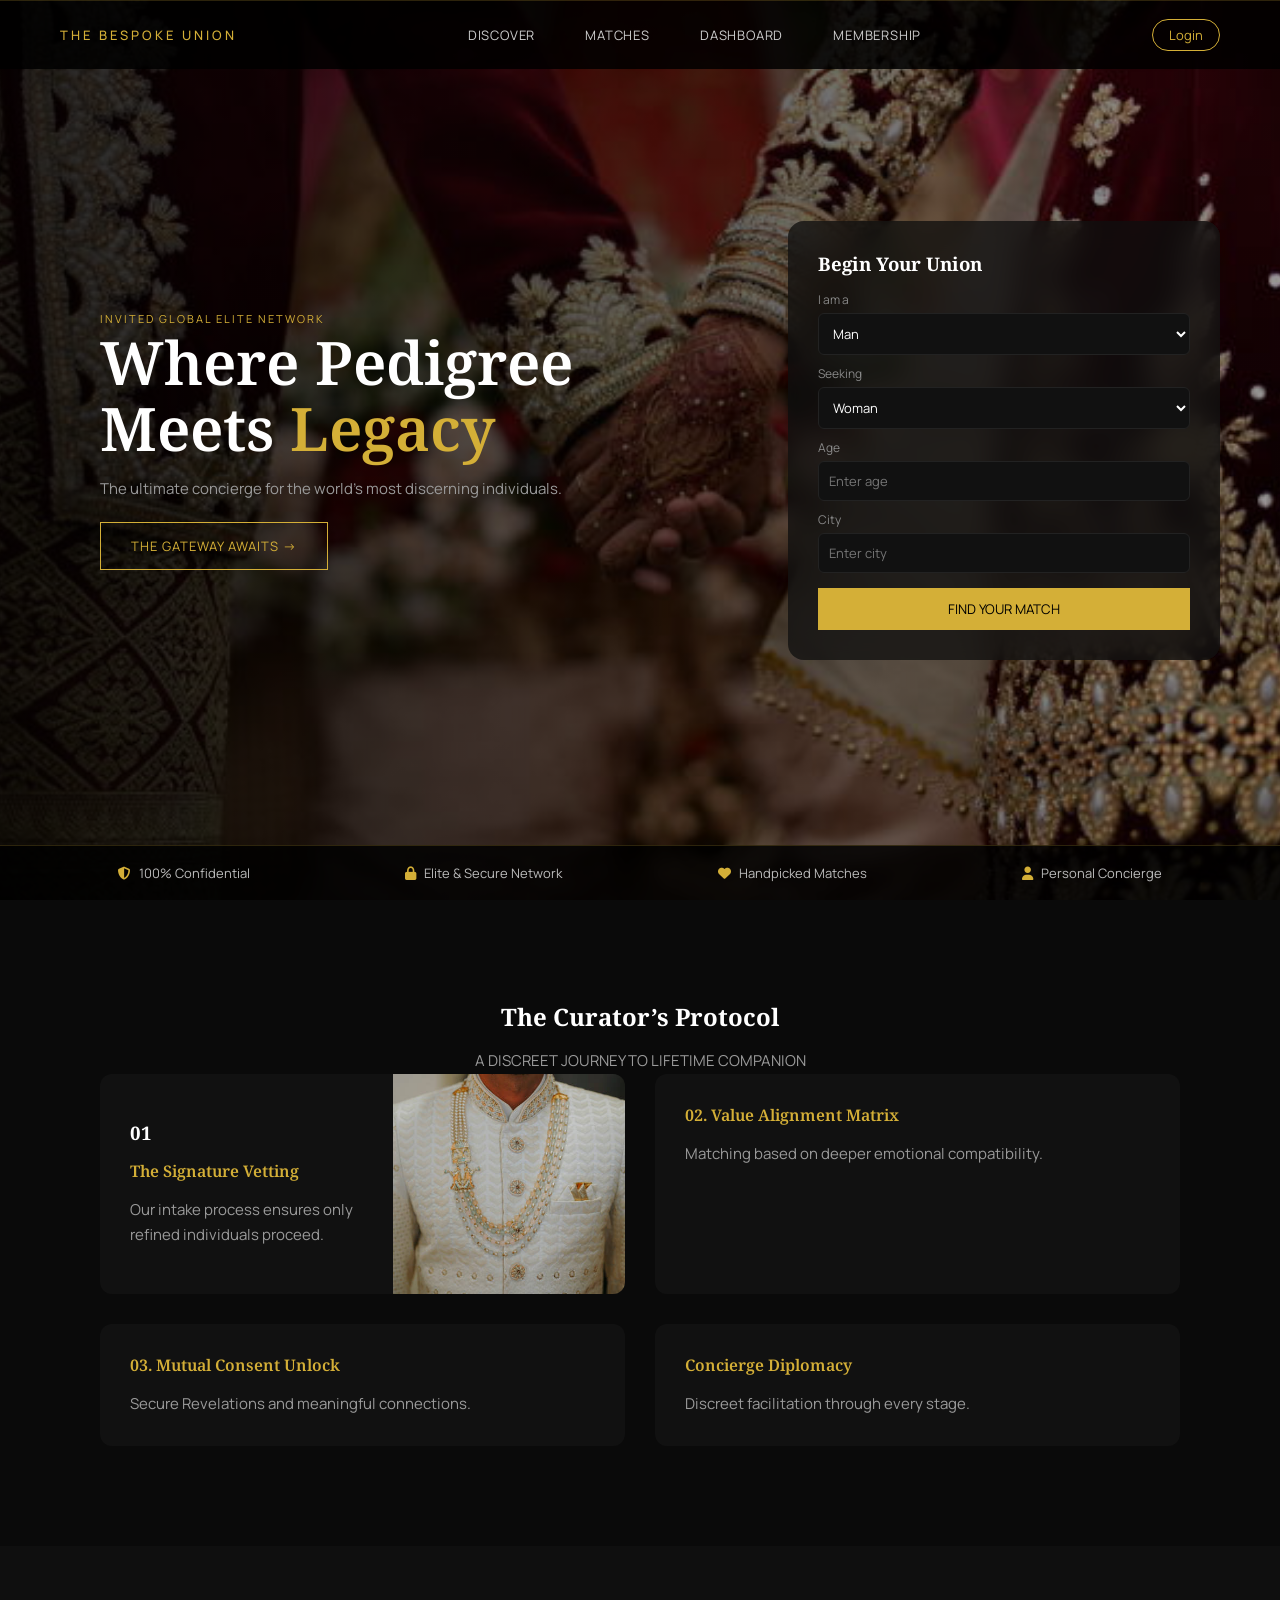
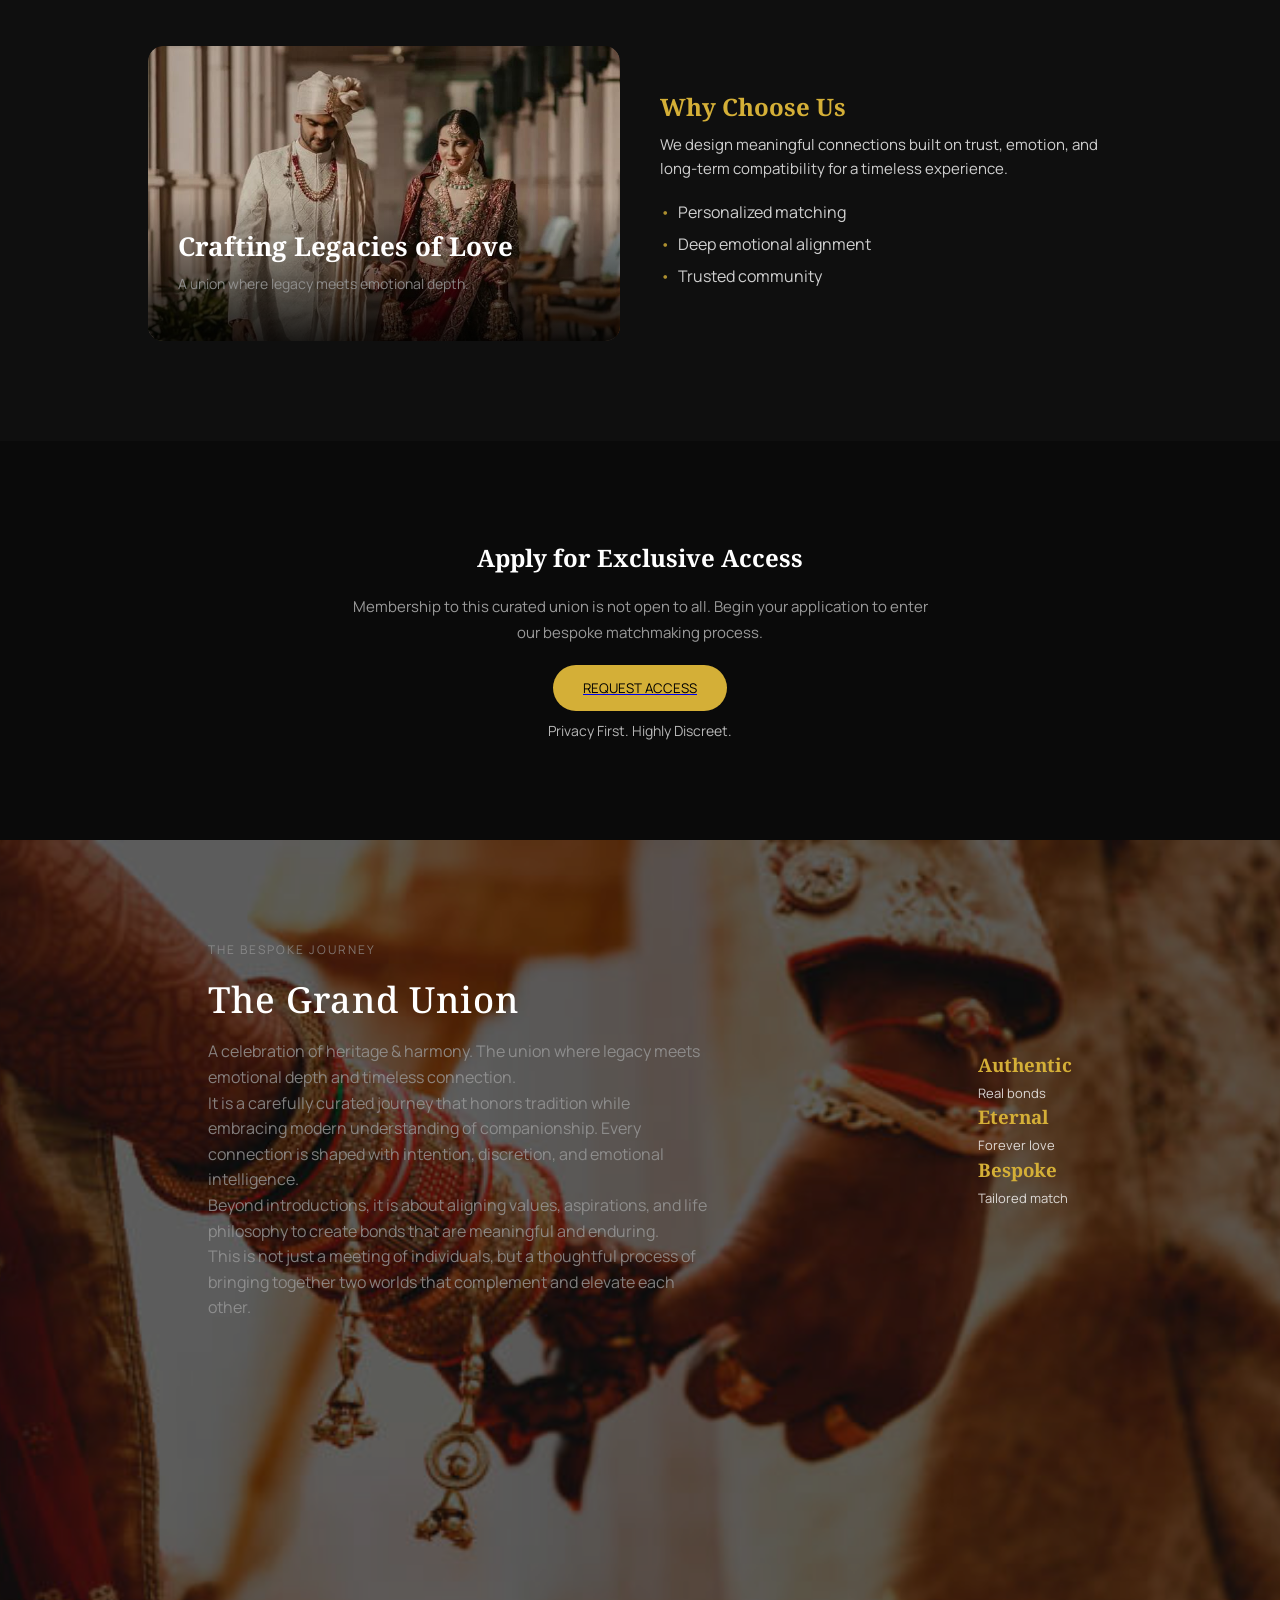
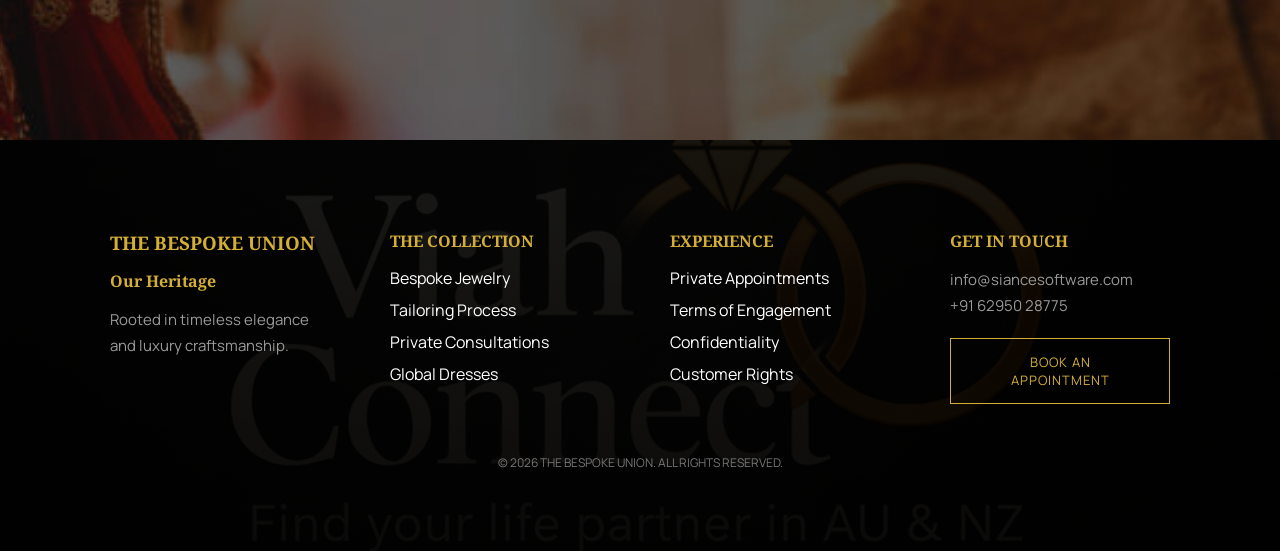
==== commit 4675b766: "edit" ====
--- a/index.html
+++ b/index.html
@@ -26,9 +26,9 @@
    
 
   <nav class="nav-center">
-    <a href="#">Discover</a>
+    <a href="discover.html">Discover</a>
     <a href="#">Matches</a>
-    <a href="#">Dashboard</a>
+    <a href="dashboard.html">Dashboard</a>
     <a href="#">Membership</a>
   </nav>
   <div class="nav-right">
@@ -64,8 +64,9 @@
       <p class="sub">
         The ultimate concierge for the world's most discerning individuals.
       </p>
-
+      <a href="gate.html">
       <button class="btn">THE GATEWAY AWAITS →</button>
+    </a>
     </div>
 
     <div class="hero-form">
@@ -217,9 +218,9 @@
       Membership to this curated union is not open to all. Begin your application
       to enter our bespoke matchmaking process.
     </p>
-
+  <a href="apply.html">
     <button class="cta-btn">REQUEST ACCESS</button>
-
+  </a>
     <span>Privacy First. Highly Discreet.</span>
 
   </div>
--- a/css/style.css
+++ b/css/style.css
@@ -1022,7 +1022,7 @@
     transition:0.3s ease;
   }
 
-  /* ✅ TOGGLE WORKING */
+  /* TOGGLE WORKING */
  /* #menu-toggle:checked ~ .nav-center{
     transform:translateY(0);
     opacity:1;
@@ -1137,3 +1137,516 @@
     text-align:center;
   }
 }
+
+
+
+/* HEADER */
+/* ===== DISCOVER PAGE FINAL UI (UPDATED) ===== */
+
+.discover-page {
+  --gold:#d4af37;
+  --bg:#0a0a0a;
+}
+
+/* NAVBAR */
+.discover-page .navbar{
+  display:flex;
+  justify-content:space-between;
+  align-items:center;
+  padding:20px 60px;
+  border-bottom:1px solid #111;
+}
+
+.discover-page .logo{
+  color:var(--gold);
+  letter-spacing:2px;
+}
+
+.discover-page .nav-center a{
+  margin:0 15px;
+  text-decoration:none;
+  color:#aaa;
+}
+
+.discover-page .nav-center a.active{
+  color:var(--gold);
+  border-bottom:2px solid var(--gold);
+}
+
+/* ===== DISCOVER ===== */
+/* ===== DISCOVER NAVBAR (OVERRIDE HOME NAVBAR) ===== */
+
+.discover-page .navbar{
+  position: static;   /* remove fixed */
+  background: #0a0a0a;
+  padding: 20px 60px;
+  border-bottom: 1px solid #111;
+}
+
+/* center nav alignment */
+.discover-page .nav-center{
+  display:flex;
+  justify-content:center;
+  gap:30px;
+}
+
+/* links */
+.discover-page .nav-center a{
+  color:#aaa;
+  text-decoration:none;
+  font-size:14px;
+}
+
+/* active link */
+.discover-page .nav-center a.active{
+  color: var(--gold);
+  border-bottom: 2px solid var(--gold);
+}
+
+.discover-page .discover{
+  display:flex;
+  gap:40px;
+  padding:40px 60px;
+}
+
+/* SIDEBAR */
+.discover-page .sidebar{
+  width:280px;
+  background:#0c0c0c;
+  padding:25px;
+  border-radius:12px;
+}
+
+.discover-page .sidebar-title{
+  color:#fff;
+}
+
+.discover-page .sidebar-label{
+  display:block;
+  margin-top:15px;
+  color:#aaa;
+  font-size:13px;
+}
+
+.discover-page .sidebar select,
+.discover-page .sidebar input{
+  width:100%;
+  padding:10px;
+  margin-top:5px;
+  background:#111;
+  border:none;
+  color:#fff;
+  border-radius:6px;
+}
+
+/* TAGS */
+.discover-page .tags span{
+  display:inline-block;
+  padding:6px 12px;
+  margin:5px;
+  border:1px solid #333;
+  border-radius:20px;
+  font-size:12px;
+  cursor:pointer;
+}
+
+.discover-page .tags .active{
+  border-color:var(--gold);
+  color:var(--gold);
+}
+
+/* BUTTON */
+.discover-page .apply-btn{
+  margin-top:20px;
+  width:100%;
+  padding:12px;
+  background:var(--gold);
+  border:none;
+  border-radius:25px;
+  cursor:pointer;
+}
+
+/* CONTENT */
+.discover-page .discover-content{
+  flex:1;
+}
+
+/* TOP */
+.discover-page .top-bar{
+  display:flex;
+  justify-content:space-between;
+  margin-bottom:30px;
+}
+
+.discover-page .small{
+  font-size:12px;
+  letter-spacing:2px;
+  color:var(--gold);
+}
+
+.discover-page h1{
+  font-size:42px;
+  font-family:'Playfair Display', serif;
+}
+
+.discover-page .desc{
+  color:#aaa;
+}
+
+/* GRID */
+.discover-page .cards{
+  display:grid;
+  grid-template-columns:repeat(3,1fr);
+  gap:25px;
+}
+
+/* CARD */
+.discover-page .card{
+  background:#111;
+  border-radius:12px;
+  overflow:hidden;
+  transition:0.3s;
+}
+
+.discover-page .card:hover{
+  transform:translateY(-5px);
+}
+
+/* IMAGE */
+.discover-page .card-img{
+  height:260px;
+  background-size:cover;
+  background-position:center;
+  position:relative;
+}
+
+/* MATCH BADGE */
+.discover-page .match{
+  position:absolute;
+  top:10px;
+  right:10px;
+  background:#1a1a1a;
+  padding:6px 12px;
+  border-radius:20px;
+  font-size:12px;
+}
+
+/* INFO */
+.discover-page .card-info{
+  padding:20px;
+}
+
+.discover-page .card-info p{
+  color:#aaa;
+}
+
+/* CONTACT */
+.discover-page .contact{
+  margin:10px 0;
+  font-size:12px;
+  color:#888;
+}
+
+/* BUTTON */
+.discover-page .card button{
+  width:100%;
+  padding:10px;
+  border:1px solid var(--gold);
+  background:transparent;
+  color:var(--gold);
+  border-radius:25px;
+  cursor:pointer;
+  transition:0.3s;
+}
+
+.discover-page .card button:hover{
+  background:var(--gold);
+  color:#000;
+}
+
+/* GOLD CARD */
+.discover-page .gold-card{
+  background:#111;
+  border:1px solid var(--gold);
+  border-radius:12px;
+  padding:30px;
+  text-align:center;
+}
+
+.discover-page .gold-card h2{
+  color:var(--gold);
+}
+
+.discover-page .gold-card button{
+  margin-top:15px;
+  padding:10px 20px;
+  border:none;
+  background:var(--gold);
+  color:#000;
+  border-radius:20px;
+}
+
+/* ===== RESPONSIVE ===== */
+
+@media (max-width:1024px){
+  .discover-page .discover{
+    flex-direction:column;
+  }
+
+  .discover-page .cards{
+    grid-template-columns:repeat(2,1fr);
+  }
+}
+
+@media (max-width:768px){
+  .discover-page .cards{
+    grid-template-columns:1fr;
+  }
+}
+
+
+/* ===== DASHBOARD PAGE ===== */
+
+.dashboard-page {
+  font-family: 'Poppins', sans-serif;
+  background: radial-gradient(circle at 80% 0%, #111, #0b0b0c 60%);
+  color: #fff;
+}
+
+/* WRAPPER */
+.dashboard-wrapper {
+  display: flex;
+  min-height: 100vh;
+}
+
+/* SIDEBAR */
+.dashboard-sidebar {
+  width: 260px;
+  padding: 30px;
+  background: linear-gradient(180deg,#000,#0c0c0c);
+  border-right: 1px solid #1a1a1a;
+}
+
+.dashboard-logo {
+  font-family: 'Playfair Display';
+  color: #d4a95a;
+  margin-bottom: 40px;
+}
+
+/* USER */
+.dashboard-user {
+  display: flex;
+  gap: 10px;
+  margin-bottom: 30px;
+}
+
+.dashboard-user img {
+  width: 45px;
+  border-radius: 50%;
+  border: 2px solid #d4a95a;
+}
+
+/* BUTTON */
+.dashboard-upgrade-btn {
+  width: 100%;
+  padding: 12px;
+  border-radius: 30px;
+  background: linear-gradient(135deg,#d4a95a,#b8903c);
+  border: none;
+  margin-bottom: 30px;
+}
+
+/* NAV */
+.dashboard-nav p {
+  padding: 12px 0;
+  color: #777;
+  position: relative;
+}
+
+.dashboard-nav .active {
+  color: #d4a95a;
+}
+
+.dashboard-nav .active::before {
+  content: "";
+  position: absolute;
+  left: -25px;
+  top: 50%;
+  transform: translateY(-50%);
+  width: 3px;
+  height: 20px;
+  background: #d4a95a;
+}
+
+/* MAIN */
+.dashboard-main {
+  flex: 1;
+  padding: 50px 60px;
+  max-width: 1150px;
+  margin: auto;
+}
+
+/* TOPBAR */
+.dashboard-topbar {
+  display: flex;
+  justify-content: space-between;
+  margin-bottom: 50px;
+}
+
+.dashboard-menu a {
+  margin-right: 25px;
+  color: #888;
+  text-decoration: none;
+}
+
+.dashboard-menu .active {
+  color: #d4a95a;
+  border-bottom: 2px solid #d4a95a;
+}
+
+.dashboard-icons {
+  display: flex;
+  gap: 20px;
+}
+
+.dashboard-icons img {
+  width: 40px;
+  border-radius: 50%;
+}
+
+/* TITLE */
+.dashboard-title {
+  font-family: 'Playfair Display';
+  font-size: 60px;
+}
+
+.dashboard-subtitle {
+  color: #aaa;
+  max-width: 600px;
+  margin-bottom: 50px;
+}
+
+/* CARDS */
+.dashboard-cards-top {
+  display: grid;
+  grid-template-columns: 2fr 1fr;
+  gap: 25px;
+  margin-top: 30px;
+  margin-bottom: 50px;
+}
+
+.dashboard-card {
+  padding: 30px;
+  border-radius: 25px;
+  background: linear-gradient(145deg,#1c1c1f,#121214);
+}
+
+.dashboard-card-large {
+  display: flex;
+  align-items: center;
+  gap: 40px;
+}
+
+/* RING */
+.dashboard-progress-ring {
+  width: 120px;
+  height: 120px;
+  position: relative;
+  flex-shrink: 0;
+}
+
+.dashboard-progress-ring svg {
+  width: 100%;
+  height: 100%;
+  transform: rotate(-90deg);
+}
+
+.dashboard-progress-ring circle {
+  fill: none;
+  stroke-width: 8;
+}
+
+.dashboard-progress-ring .bg {
+  stroke: #333;
+}
+
+.dashboard-progress-ring .progress {
+  stroke: #d4a95a;
+  stroke-dasharray: 314;
+  stroke-dashoffset: 63;
+  stroke-linecap: round;
+}
+
+.dashboard-progress-ring span {
+  position: absolute;
+  top: 45%;
+  left: 50%;
+  transform: translate(-50%, -50%);
+}
+
+/* MATCHES */
+.dashboard-matches {
+  display: grid;
+  grid-template-columns: repeat(4,1fr);
+  gap: 20px;
+  margin: 50px 0;
+}
+
+.dashboard-match {
+  border-radius: 20px;
+  overflow: hidden;
+  position: relative;
+}
+
+.dashboard-match img {
+  width: 100%;
+  height: 250px;
+  object-fit: cover;
+}
+
+.dashboard-match::after {
+  content: "";
+  position: absolute;
+  bottom: 0;
+  height: 120px;
+  width: 100%;
+  background: linear-gradient(transparent,#000);
+}
+
+.dashboard-match-info {
+  position: absolute;
+  bottom: 10px;
+  left: 15px;
+}
+
+/* BOTTOM */
+.dashboard-bottom {
+  display: grid;
+  grid-template-columns: 1fr 2fr;
+  gap: 25px;
+}
+
+/* BARS */
+.dashboard-bars {
+  display: flex;
+  height: 140px;
+  gap: 10px;
+  align-items: flex-end;
+}
+
+.dashboard-bars div {
+  flex: 1;
+  background: #555;
+}
+
+.dashboard-bars .gold {
+  background: #d4a95a;
+}
+
+/* FOOTER */
+.dashboard-footer {
+  margin-top: 60px;
+  display: flex;
+  justify-content: space-between;
+  color: #777;
+}
